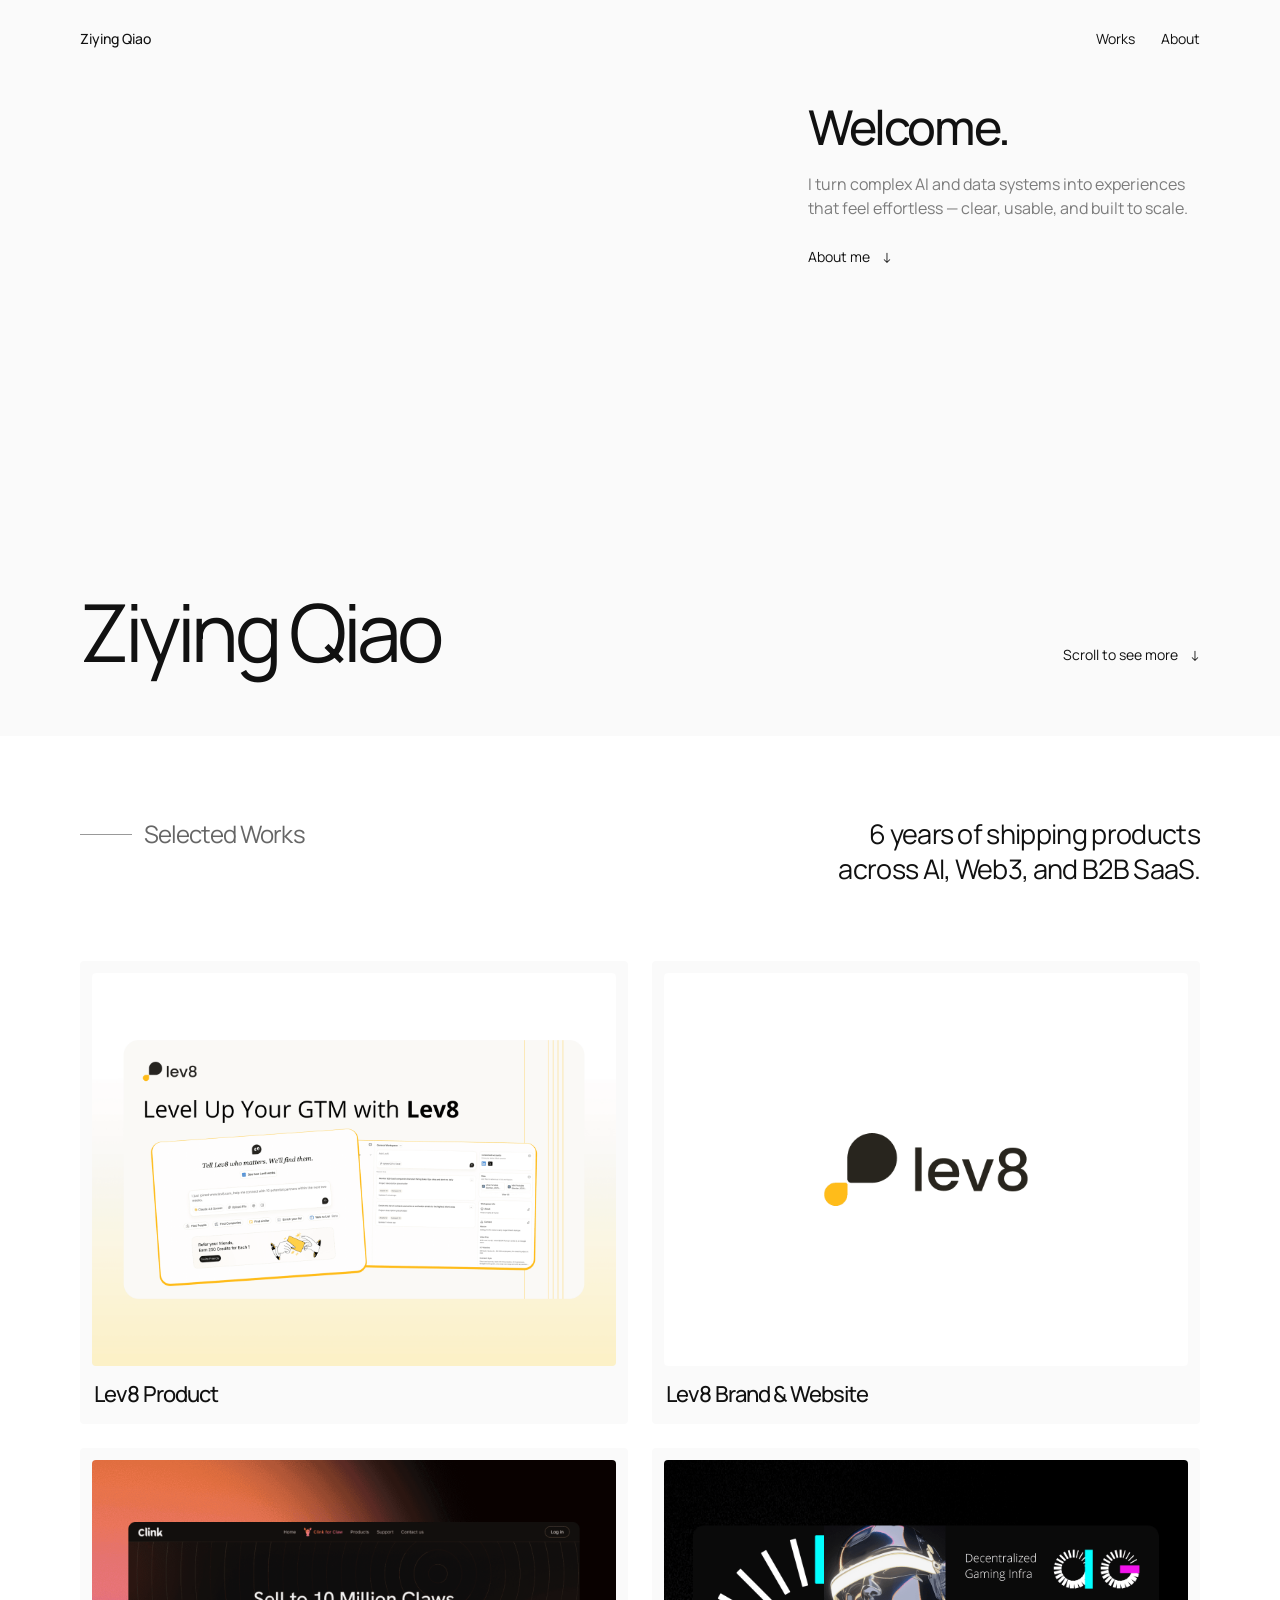
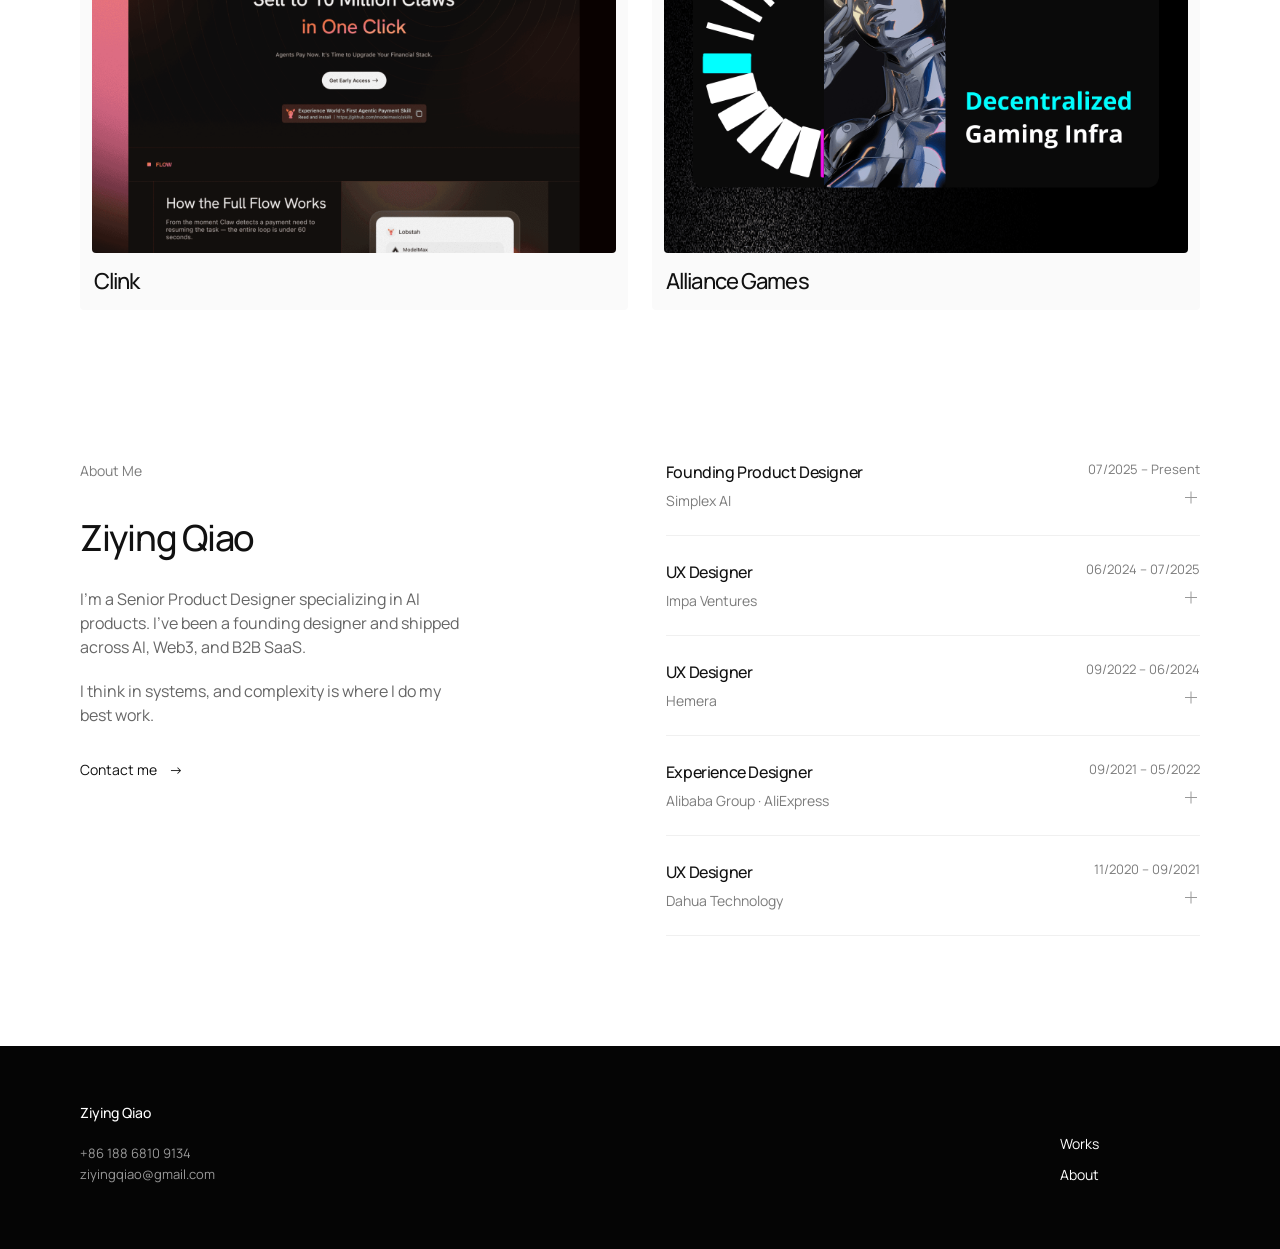
==== index.html @ 4a8611ab "Publish portfolio with Lev8 product and branding case studies" ====
<!doctype html><html lang="en"><head><meta charset="utf-8"><meta name="viewport" content="width=device-width,initial-scale=1"><title>Ziying Qiao — Product Designer</title><meta name="description" content="Ziying Qiao, a product designer working across AI, Web3, and B2B SaaS."><link rel="stylesheet" href="style.css"><link rel="icon" href="data:image/svg+xml,%3Csvg xmlns='http://www.w3.org/2000/svg' viewBox='0 0 32 32'%3E%3Crect width='32' height='32' rx='6'/%3E%3Ctext x='6' y='24' fill='%23efff80' font-family='Arial' font-size='24'%3Ez%3C/text%3E%3C/svg%3E"><script defer src="assets/vendor/gsap.min.js"></script><script defer src="assets/vendor/ScrollTrigger.min.js"></script><script defer src="motion.js"></script></head><body><a class="skip" href="#works">Skip to selected work</a><div class="hero-shell"><header class="container"><a class="name" href="./">Ziying Qiao</a><nav aria-label="Main navigation"><a href="#works">Works</a><a href="#about">About</a></nav></header><section class="hero container"><div class="welcome"><h1>Welcome.</h1><p>I turn complex AI and data systems into experiences that feel effortless — clear, usable, and built to scale.</p><a class="text-link contact-link downward-link" href="#about">About me <span>↓</span></a></div><div class="hero-bottom"><div class="hero-name">Ziying Qiao</div><a class="text-link contact-link downward-link" href="#works">Scroll to see more <span>↓</span></a></div></section></div><main><section class="works container" id="works"><div class="section-heading"><h2><span></span>Selected Works</h2><p>6 years of shipping products<br>across AI, Web3, and B2B SaaS.</p></div><div class="work-grid"><a class="work-card" href="lev8-product/"><div class="cover"><img src="assets/lev8-cover.png" alt="Lev8 AI-native GTM product interface" width="3072" height="2304"><span class="card-hover">Your First Agentic GTM Hire </span><span class="view-cursor" aria-hidden="true">View <span>↗</span></span></div><h3>Lev8 Product</h3></a><a class="work-card" href="lev8-branding/"><div class="cover"><img src="assets/branding-cover.png" alt="Lev8 brand identity" width="1920" height="1080"><span class="card-hover">Building an identity for an AI-native GTM platform. </span><span class="view-cursor" aria-hidden="true">View <span>↗</span></span></div><h3>Lev8 Brand &amp; Website</h3></a><a class="work-card" href="clink/"><div class="cover"><img src="assets/clink-cover.png" alt="Clink agentic payment website" width="1440" height="1080" loading="lazy"><span class="card-hover">Agentic Payment Solution </span><span class="view-cursor" aria-hidden="true">View <span>↗</span></span></div><h3>Clink</h3></a><a class="work-card" href="alliancegames/"><div class="cover"><img src="assets/alliance-cover.png" alt="Alliance Games decentralized gaming brand" width="1440" height="1080" loading="lazy"><span class="card-hover">Brand Identity & Product System </span><span class="view-cursor" aria-hidden="true">View <span>↗</span></span></div><h3>Alliance Games</h3></a></div></section><section class="about container" id="about"><div class="about-intro"><h2 class="label-heading">About Me</h2><h3>Ziying Qiao</h3><p>I'm a Senior Product Designer specializing in AI products. I've been a founding designer and shipped across AI, Web3, and B2B SaaS.</p><p>I think in systems, and complexity is where I do my best work.</p><a class="text-link contact-link" href="mailto:ziyingqiao@gmail.com">Contact me <span aria-hidden="true">→</span></a></div><div class="experience"><details class="experience-item"><summary><div><h3>Founding Product Designer</h3><p>Simplex AI</p></div><time>07/2025 – Present</time><span class="experience-toggle" aria-hidden="true"></span></summary><p class="experience-description">As a core design member, I led the end-to-end product experience for Lev8, an AI GTM platform, from zero to one. I worked closely with founders, the product lead, and engineers to define MVP scope, shape product vision, and continuously iterate on a system built around conversational search, onboarding, campaign monitoring, and AI-generated email workflows.</p></details><details class="experience-item"><summary><div><h3>UX Designer</h3><p>Impa Ventures</p></div><time>06/2024 – 07/2025</time><span class="experience-toggle" aria-hidden="true"></span></summary><p class="experience-description">At this Crypto + AI investment fund, I served as the design lead across multiple portfolio companies, taking projects from zero to growth stage. My work spanned brand identity, product UI, and web design across Web3 gaming, AI marketing tools, and data research products — helping each company sharpen its market presence and product expression.</p></details><details class="experience-item"><summary><div><h3>UX Designer</h3><p>Hemera</p></div><time>09/2022 – 06/2024</time><span class="experience-toggle" aria-hidden="true"></span></summary><p class="experience-description">I contributed to UX and product design for a range of Web3 and AI products, building UI systems from scratch and designing for information aggregation, user growth, and CRM workflows. Key projects included SocialScan, a Web3 on-chain data platform, and w3w.ai, where I owned the website and core product flow design.</p></details><details class="experience-item"><summary><div><h3>Experience Designer</h3><p>Alibaba Group · AliExpress</p></div><time>09/2021 – 05/2022</time><span class="experience-toggle" aria-hidden="true"></span></summary><p class="experience-description">I designed interaction flows for AliExpress&#x27;s B2B merchant platform, supporting onboarding, operations, and permission management. A key focus was a European localization project where I redesigned the merchant registration and compliance process — work that shipped and meaningfully improved onboarding success rates across European markets.</p></details><details class="experience-item"><summary><div><h3>UX Designer</h3><p>Dahua Technology</p></div><time>11/2020 – 09/2021</time><span class="experience-toggle" aria-hidden="true"></span></summary><p class="experience-description">I worked on UX design for enterprise-grade video security and data analytics products, serving large-scale business clients. My work on COS Pro and the DMSS mobile app focused on improving usability for complex data scenarios — making device management and mobile information flows feel manageable for non-technical users.</p></details></div></section></main><footer><div class="container"><div class="footer-bottom"><div><a class="name" href="./">Ziying Qiao</a><address><a href="tel:+8618868109134">+86 188 6810 9134</a><a href="mailto:ziyingqiao@gmail.com">ziyingqiao@gmail.com</a></address></div><nav aria-label="Footer navigation"><a href="#works">Works</a><a href="#about">About</a></nav></div></div></footer></body></html>
---- style.css ----
@font-face{font-family:Manrope;src:url('assets/manrope-regular.ttf') format('truetype');font-weight:400;font-display:swap}@font-face{font-family:Manrope;src:url('assets/manrope-medium.ttf') format('truetype');font-weight:500;font-display:swap}
:root{--ink:#111;--muted:#7c7c7c;--line:#ededed;--paper:#fff;--lime:#efff80}*{box-sizing:border-box}html{scroll-behavior:smooth;scroll-padding-top:40px}body{margin:0;background:var(--paper);color:var(--ink);font-family:Manrope,Arial,sans-serif;font-size:16px;line-height:1.5}a{color:inherit;text-decoration:none}img{display:block;max-width:100%;height:auto}button{font:inherit}.container{width:calc(100% - 160px);max-width:1180px;margin-inline:auto}.hero-shell{background:#fafafa}header{height:76px;display:flex;align-items:center;justify-content:space-between;font-size:14px}.name{font-weight:500}nav{display:flex;gap:26px}nav a:hover,.text-link:hover{text-decoration:underline;text-underline-offset:5px}.hero{height:660px;position:relative;padding-top:24px;display:flex;flex-direction:column;justify-content:space-between;padding-bottom:64px}.welcome{width:35%;margin-left:auto}.welcome h1{font-family:Manrope,Arial,sans-serif;font-weight:500;font-size:48px;letter-spacing:-.05em;line-height:1.12;margin:0 0 18px}.welcome p{color:var(--muted);font-size:16px;line-height:1.5;margin:0 0 24px}.text-link{display:inline-flex;gap:12px;align-items:center;font-size:14px}.hero-bottom{display:flex;justify-content:space-between;align-items:end}.hero-name{font-family:Manrope,Arial,sans-serif;font-size:80px;letter-spacing:-.055em;line-height:1}.works{padding-top:80px}.section-heading{display:flex;justify-content:space-between;align-items:start;margin-bottom:75px}.section-heading h2{display:flex;align-items:center;gap:12px;font-size:24px;font-weight:400;color:#666;margin:0;letter-spacing:-.04em}.section-heading h2 span{width:52px;height:1px;background:#999}.section-heading>p{font-size:27px;font-family:Manrope,Arial,sans-serif;line-height:1.3;letter-spacing:-.025em;text-align:right;margin:0}.work-grid{display:grid;grid-template-columns:1fr 1fr;gap:24px}.work-card{display:block;background:#fafafa;border-radius:4px;padding:12px 12px 16px;overflow:hidden}.cover{position:relative;overflow:hidden;border-radius:4px;aspect-ratio:4/3;background:#f6f6f6}.cover>img{width:100%;height:100%;object-fit:cover;transition:transform .45s}.work-card h3{font-size:22px;line-height:1.2;letter-spacing:-.04em;font-weight:500;margin:15px 2px 0}.card-hover{position:absolute;inset:auto 0 0;background:#111e;color:#fff;padding:18px;display:flex;justify-content:space-between;gap:16px;font-size:14px;transform:translateY(100%);transition:transform .25s}.card-hover b{font-weight:400}.work-card:hover .card-hover,.work-card:focus-visible .card-hover{transform:translateY(0)}.work-card:hover img{transform:scale(1.025)}.about{display:grid;grid-template-columns:1fr 1.1fr;gap:100px;padding-top:150px;padding-bottom:110px}.label-heading{font-size:14px;color:var(--muted);font-weight:400;margin:0 0 30px}.about-intro h3{font-family:Manrope,Arial,sans-serif;font-size:36px;font-weight:500;letter-spacing:-.035em;margin:0 0 22px}.about-intro>p{max-width:390px;color:#666;margin:0 0 20px}.about-intro .text-link{margin-top:12px}.experience article{display:flex;justify-content:space-between;gap:15px;padding:24px 0;border-bottom:1px solid #f0f0f0}.experience article:first-child{padding-top:0}.experience h3{font-size:16px;font-weight:500;letter-spacing:-.025em;margin:0 0 6px}.experience p{font-size:14px;color:var(--muted);margin:0}.experience time{color:var(--muted);font-size:13px;white-space:nowrap}footer{background:#050505;color:#fff;padding:56px 0 64px}.footer-title{display:block;font-family:Manrope,Arial,sans-serif;color:var(--lime);font-size:clamp(50px,10.5vw,150px);letter-spacing:-.055em;line-height:1.1;white-space:nowrap}.footer-bottom{display:flex;justify-content:space-between;align-items:end;margin-top:100px;font-size:14px}.footer-bottom nav{flex-direction:column;gap:10px;min-width:140px}address{font-style:normal;display:flex;flex-direction:column;color:#999;font-size:13px;line-height:1.6;margin-top:20px}a:focus-visible,button:focus-visible{outline:2px solid #006fee;outline-offset:5px}.skip{position:absolute;top:-80px;background:#fff;padding:12px;z-index:20}.skip:focus{top:0}.project-header{display:grid;grid-template-columns:1fr 180px;gap:100px;margin:40px 0 48px}.project-header h1{font-family:Manrope,Arial,sans-serif;font-size:52px;font-weight:500;letter-spacing:-.05em;line-height:1.1;margin:0 0 24px}.project-header .intro{max-width:580px;color:#737373;font-size:16px}.project-meta{margin:0}.project-meta dt{text-transform:uppercase;font-size:11px;color:#888;margin-top:12px}.project-meta dd{font-size:13px;margin:4px 0 0}.date{font-size:12px;color:#888;display:inline-block;margin-top:12px}.project-hero{width:100%;border-radius:5px}.case-section{margin-top:90px}.case-copy{max-width:780px;margin-left:auto}.case-copy .section-label{font-size:13px;color:#888;margin-bottom:24px}.case-copy h2{font-family:Manrope,Arial,sans-serif;font-size:30px;letter-spacing:-.035em;font-weight:500;line-height:1.25;margin:0 0 22px}.case-copy p{font-size:16px;line-height:1.65;color:#666;margin:0 0 18px}.case-image{margin:42px 0 0}.case-image button{padding:0;border:0;background:transparent;display:block;width:100%;cursor:zoom-in}.case-image img{width:100%;border:1px solid var(--line);border-radius:6px}.case-image figcaption{font-size:13px;line-height:1.6;color:#888;margin:14px 0 0;max-width:780px;margin-left:auto}.flow{font-size:21px!important;color:#28251e!important;margin:30px 0!important}.project-note{color:#888;font-size:12px;max-width:780px;margin:32px 0 0 auto}.next-work{display:grid;grid-template-columns:1fr 1.25fr;gap:40px;align-items:center;border-top:1px solid var(--line);padding:50px 0 70px;margin-top:80px}.next-work img{border-radius:5px;width:100%;aspect-ratio:4/3;object-fit:cover}.next-work span{font-size:11px;color:#888}.next-work h2{font-family:Manrope,Arial,sans-serif;font-size:36px;font-weight:500;letter-spacing:-.04em;margin:12px 0}.next-work p{color:#777;max-width:450px;font-size:14px}.in-progress{padding:70px 0 100px}.in-progress h2{font-family:Manrope,Arial,sans-serif;font-size:36px;font-weight:500}.in-progress>img{width:100%;margin-top:35px}.in-progress p{max-width:680px;color:#777}dialog{border:0;border-radius:8px;padding:20px;width:min(1440px,96vw);max-height:94vh}dialog::backdrop{background:#000c}dialog form{position:sticky;top:0;text-align:right}dialog button{background:#28251e;color:#fff;padding:10px 20px;border:0;border-radius:25px;cursor:pointer}dialog img{margin-top:15px;width:100%}
@media(min-width:1600px){.hero{height:720px}}@media(max-width:1100px){.container{width:calc(100% - 80px)}.hero{height:580px}.welcome{width:40%}.hero-name{font-size:68px}.about{gap:60px}.section-heading>p{font-size:24px}.project-header{gap:50px}.case-copy,.case-image figcaption,.project-note{max-width:70%}}
@media(max-width:700px){.container{width:calc(100% - 40px)}header{height:70px;font-size:13px}nav{gap:20px}.hero{height:580px;padding-top:35px;padding-bottom:36px}.welcome{width:100%;max-width:350px;margin-left:0}.welcome h1{font-size:40px}.welcome p{font-size:16px}.hero-name{font-size:54px}.hero-bottom{display:block}.hero-bottom>.text-link{margin-top:26px;font-size:12px}.works{padding-top:50px}.section-heading{display:block;margin-bottom:34px}.section-heading h2{font-size:20px}.section-heading h2 span{width:32px}.section-heading>p{font-size:23px;text-align:left;margin-top:22px}.work-grid{grid-template-columns:1fr;gap:22px}.work-card{padding:8px 8px 14px}.work-card h3{font-size:20px}.about{display:block;padding:75px 0}.about-intro{margin-bottom:50px}.experience time{font-size:12px}.experience h3{font-size:14px}.experience p{font-size:13px}.experience article{padding:22px 0;gap:8px}footer{padding:40px 0}.footer-title{font-size:11.9vw}.footer-bottom{margin-top:65px}.footer-bottom nav{min-width:50px;font-size:13px}.project-header{display:block;margin:32px 0}.project-header h1{font-size:39px}.project-header .intro{font-size:16px}.project-meta{display:grid;grid-template-columns:1fr 1fr;gap:12px;margin-top:30px}.case-section{margin-top:55px}.case-copy,.case-image figcaption,.project-note{max-width:100%}.case-copy h2{font-size:27px}.case-copy p{font-size:16px}.case-image{margin-top:25px}.next-work{gap:20px;grid-template-columns:1fr 1fr;padding:35px 0 45px;margin-top:50px}.next-work h2{font-size:25px}.next-work p{display:none}.in-progress{padding:35px 0 60px}.in-progress h2{font-size:30px}}
@media(prefers-reduced-motion:reduce){html{scroll-behavior:auto}*{transition:none!important}}

.experience-item{border-bottom:1px solid #f0f0f0;padding:24px 0}.experience-item:first-child{padding-top:0}.experience-item summary{display:grid;grid-template-columns:minmax(0,1fr) auto;column-gap:15px;position:relative;cursor:pointer;list-style:none;padding-right:0}.experience-item summary::-webkit-details-marker{display:none}.experience-item summary>div{grid-column:1;grid-row:1/3}.experience-item summary time{grid-column:2;grid-row:1}.experience-toggle{grid-column:2;grid-row:2;justify-self:end;width:18px;height:18px;position:relative;margin-top:6px;color:#999}.experience-toggle::before,.experience-toggle::after{content:"";position:absolute;left:3px;top:8px;width:12px;height:1px;background:currentColor}.experience-toggle::after{transform:rotate(90deg)}.experience-item[open] .experience-toggle{transform:rotate(45deg)}.experience-item summary:hover h3{color:#666}.experience-item summary:focus-visible{outline:2px solid #006fee;outline-offset:6px;border-radius:2px}.experience .experience-description{font-size:15px;line-height:1.65;margin:22px 0 0;color:#777}@media(max-width:700px){.experience-item{padding:22px 0}.experience-item summary{column-gap:8px}.experience .experience-description{font-size:15px;margin-top:18px}}

.gsap-hover .cover>img,.gsap-hover .card-hover{transition:none}.gsap-hover:hover img{transform:none}.gsap-hover .card-hover,.gsap-hover:hover .card-hover,.gsap-hover:focus-visible .card-hover{transform:none}@media(prefers-reduced-motion:reduce){.work-card:hover img{transform:none}}

/* Project hover: centered caption, soft image treatment, independent pointer badge. */
.cover{isolation:isolate}.cover::after{content:"";position:absolute;inset:0;background:rgba(15,15,12,.52);opacity:0;transition:opacity .35s ease;pointer-events:none;z-index:1}
.work-card .cover>img{transition:transform .65s cubic-bezier(.22,1,.36,1),filter .35s ease}
.work-card .card-hover{inset:0;display:flex;align-items:center;justify-content:center;text-align:center;padding:28px 36px;background:none;color:#fff;font-size:clamp(18px,2vw,26px);font-weight:500;line-height:1.35;letter-spacing:-.035em;opacity:0;transform:translateY(10px);transition:opacity .3s ease,transform .4s cubic-bezier(.22,1,.36,1);z-index:2;pointer-events:none}
.view-cursor{display:none;position:absolute;right:20px;bottom:20px;width:78px;height:78px;align-items:center;justify-content:center;gap:4px;border-radius:50%;background:#080808;color:white;font-size:17px;letter-spacing:-.04em;z-index:3;pointer-events:none}.view-cursor>span{font-size:14px}
.work-card:focus-visible .cover::after{opacity:1}.work-card:focus-visible .card-hover{opacity:1;transform:translateY(0)}.work-card:focus-visible .view-cursor{display:flex}
@media(hover:hover) and (pointer:fine){.work-card:hover .cover::after{opacity:1}.work-card:hover .cover>img,.work-card:focus-visible .cover>img{transform:scale(1.035);filter:blur(3px)}.work-card:hover .card-hover{opacity:1;transform:translateY(0)}.work-card:hover .view-cursor{display:flex}.cursor-enabled .view-cursor{display:flex;left:0;top:0;right:auto;bottom:auto}.cursor-enabled:focus-visible:not(:hover) .view-cursor{display:none}}
.contact-link{position:relative;padding-bottom:7px;transition:color .22s ease}.contact-link::after{content:"";position:absolute;bottom:0;left:0;width:100%;height:1px;background:currentColor;transform:scaleX(0);transform-origin:left;transition:transform .3s cubic-bezier(.22,1,.36,1)}.contact-link span{display:inline-block;transition:transform .3s cubic-bezier(.22,1,.36,1)}.contact-link:hover,.contact-link:focus-visible{color:#d99300;text-decoration:none}.contact-link:hover::after,.contact-link:focus-visible::after{transform:scaleX(1)}.contact-link:hover span,.contact-link:focus-visible span{transform:translateX(5px)}
@media(prefers-reduced-motion:reduce){.work-card:hover .cover>img,.work-card:focus-visible .cover>img{transform:none;filter:none}.contact-link:hover span{transform:none}}

.downward-link:hover span,.downward-link:focus-visible span{transform:translateY(4px)}@media(prefers-reduced-motion:reduce){.downward-link:hover span,.downward-link:focus-visible span{transform:none}}

footer .footer-bottom{margin-top:0}
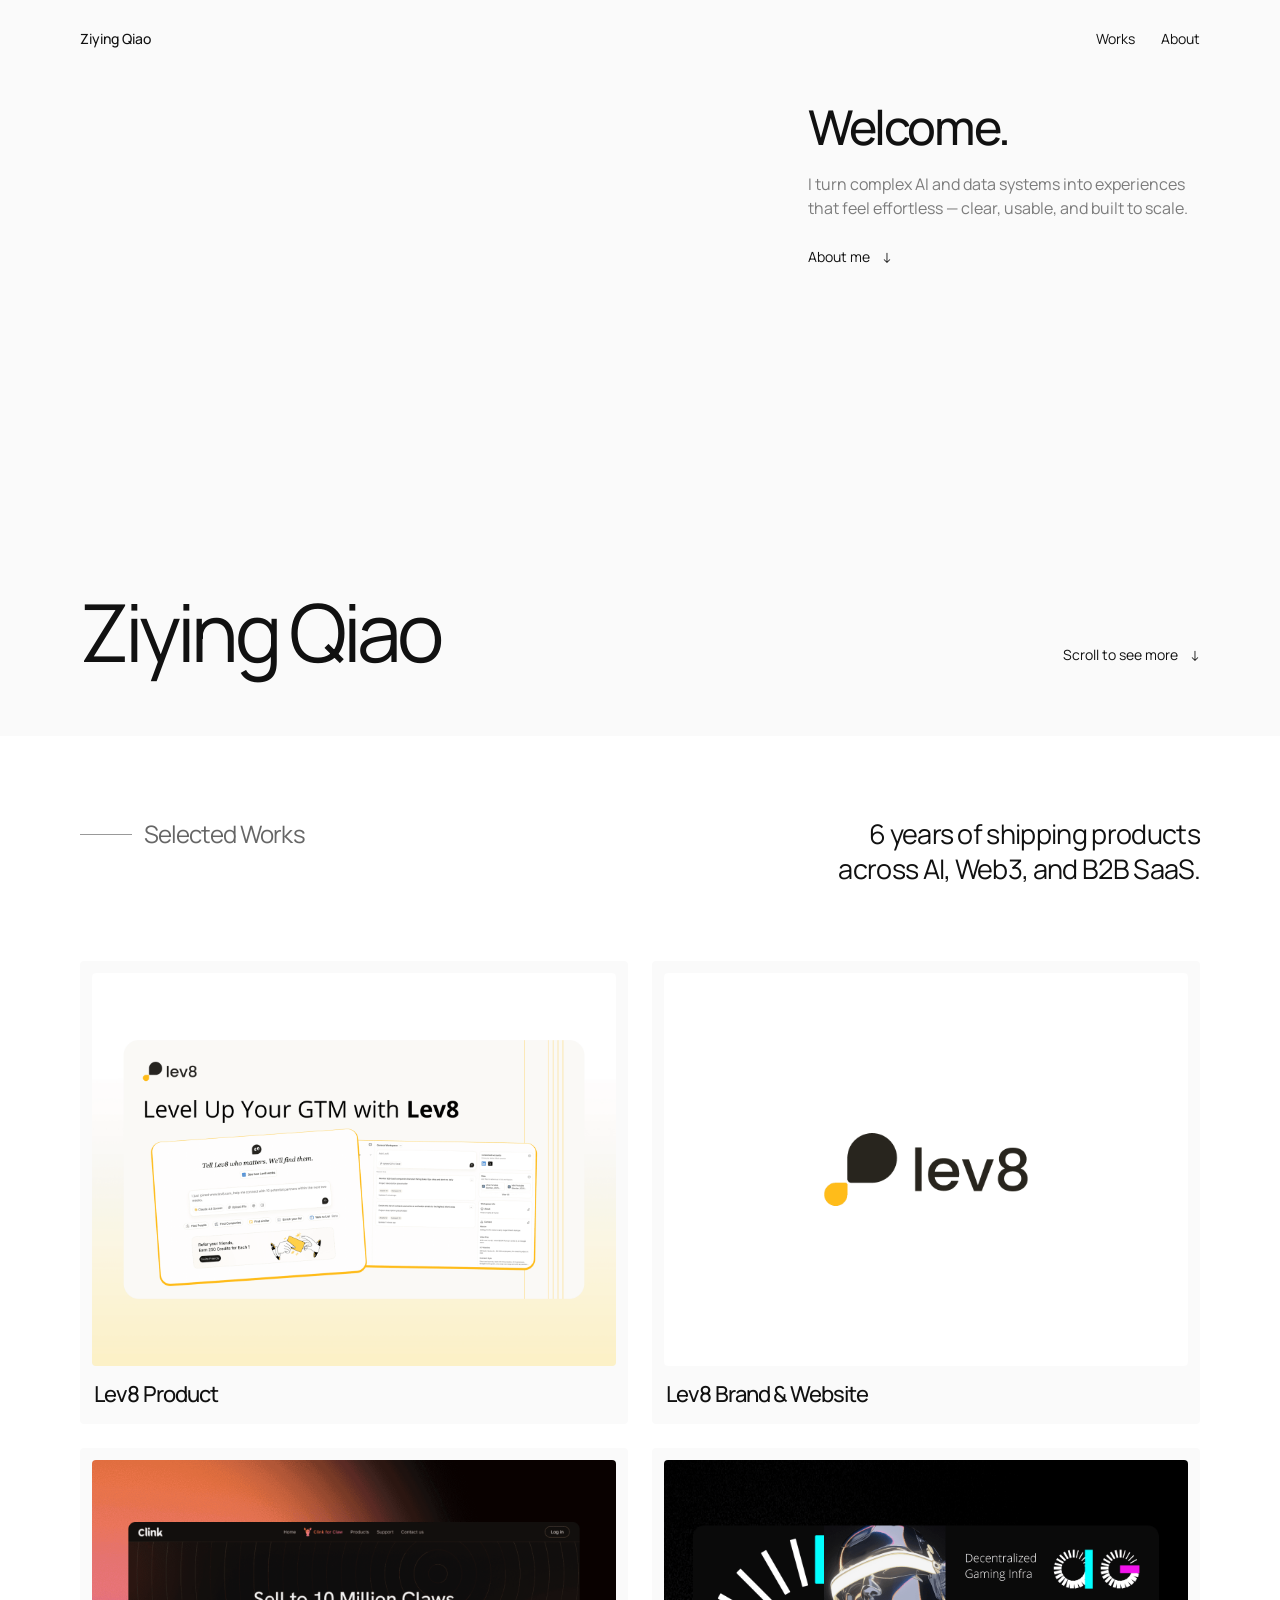
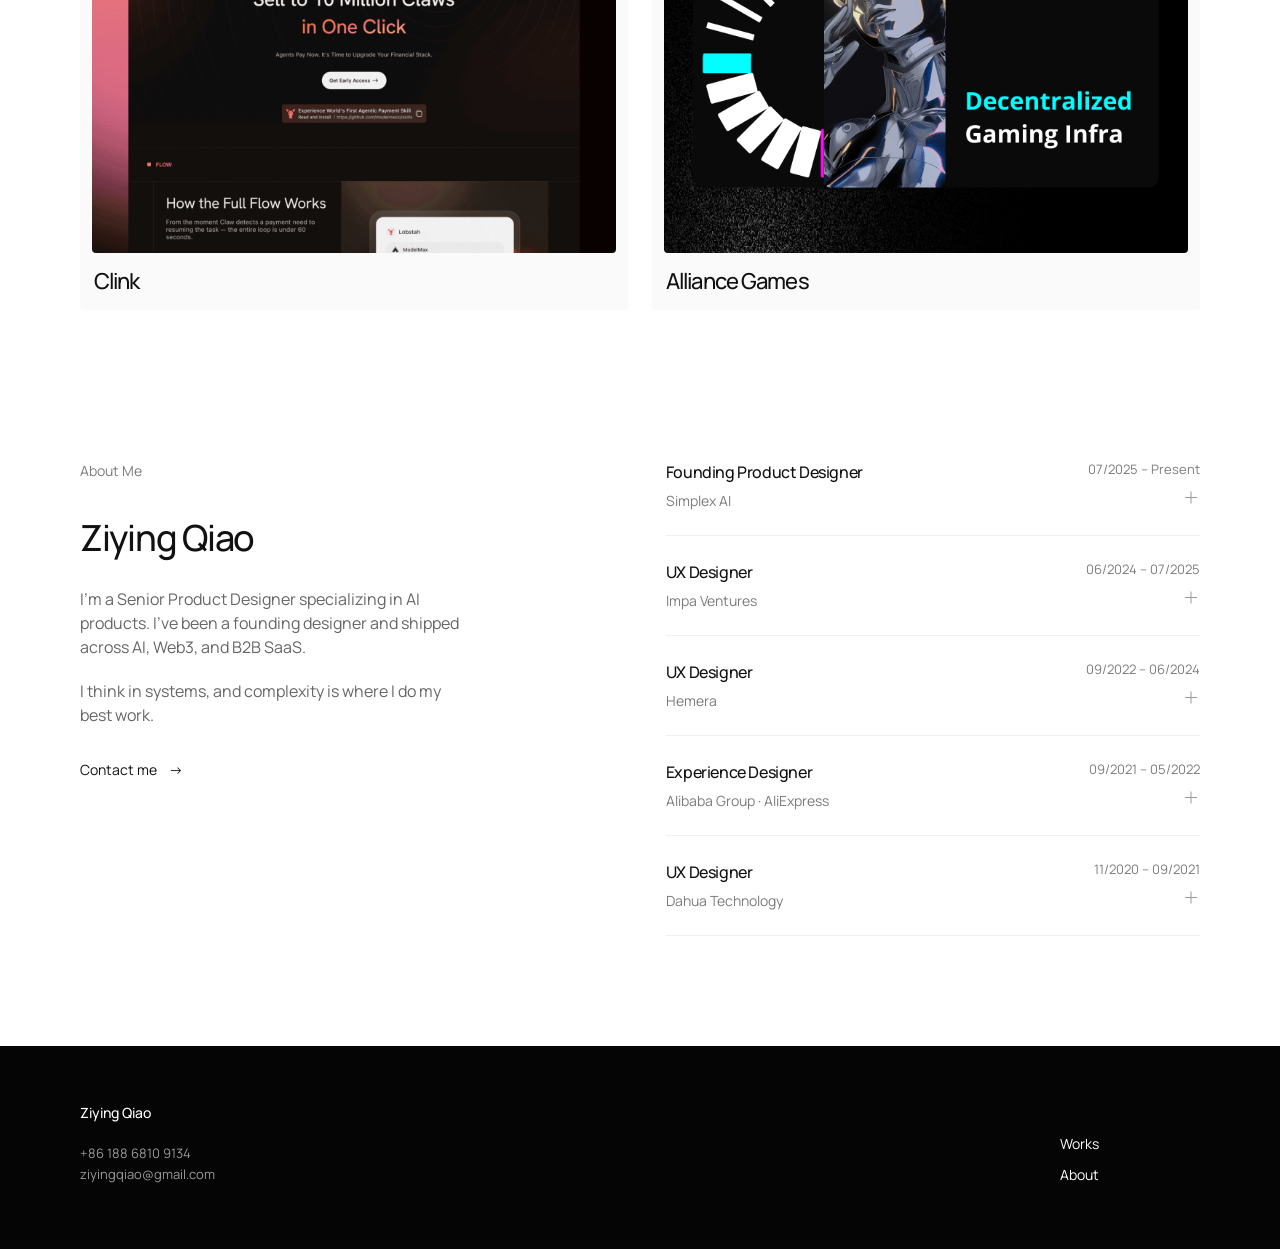
==== commit 38acb12f: "Use personal favicon across portfolio pages" ====
--- a/index.html
+++ b/index.html
@@ -1 +1 @@
-<!doctype html><html lang="en"><head><meta charset="utf-8"><meta name="viewport" content="width=device-width,initial-scale=1"><title>Ziying Qiao — Product Designer</title><meta name="description" content="Ziying Qiao, a product designer working across AI, Web3, and B2B SaaS."><link rel="stylesheet" href="style.css"><link rel="icon" href="data:image/svg+xml,%3Csvg xmlns='http://www.w3.org/2000/svg' viewBox='0 0 32 32'%3E%3Crect width='32' height='32' rx='6'/%3E%3Ctext x='6' y='24' fill='%23efff80' font-family='Arial' font-size='24'%3Ez%3C/text%3E%3C/svg%3E"><script defer src="assets/vendor/gsap.min.js"></script><script defer src="assets/vendor/ScrollTrigger.min.js"></script><script defer src="motion.js"></script></head><body><a class="skip" href="#works">Skip to selected work</a><div class="hero-shell"><header class="container"><a class="name" href="./">Ziying Qiao</a><nav aria-label="Main navigation"><a href="#works">Works</a><a href="#about">About</a></nav></header><section class="hero container"><div class="welcome"><h1>Welcome.</h1><p>I turn complex AI and data systems into experiences that feel effortless — clear, usable, and built to scale.</p><a class="text-link contact-link downward-link" href="#about">About me <span>↓</span></a></div><div class="hero-bottom"><div class="hero-name">Ziying Qiao</div><a class="text-link contact-link downward-link" href="#works">Scroll to see more <span>↓</span></a></div></section></div><main><section class="works container" id="works"><div class="section-heading"><h2><span></span>Selected Works</h2><p>6 years of shipping products<br>across AI, Web3, and B2B SaaS.</p></div><div class="work-grid"><a class="work-card" href="lev8-product/"><div class="cover"><img src="assets/lev8-cover.png" alt="Lev8 AI-native GTM product interface" width="3072" height="2304"><span class="card-hover">Your First Agentic GTM Hire </span><span class="view-cursor" aria-hidden="true">View <span>↗</span></span></div><h3>Lev8 Product</h3></a><a class="work-card" href="lev8-branding/"><div class="cover"><img src="assets/branding-cover.png" alt="Lev8 brand identity" width="1920" height="1080"><span class="card-hover">Building an identity for an AI-native GTM platform. </span><span class="view-cursor" aria-hidden="true">View <span>↗</span></span></div><h3>Lev8 Brand &amp; Website</h3></a><a class="work-card" href="clink/"><div class="cover"><img src="assets/clink-cover.png" alt="Clink agentic payment website" width="1440" height="1080" loading="lazy"><span class="card-hover">Agentic Payment Solution </span><span class="view-cursor" aria-hidden="true">View <span>↗</span></span></div><h3>Clink</h3></a><a class="work-card" href="alliancegames/"><div class="cover"><img src="assets/alliance-cover.png" alt="Alliance Games decentralized gaming brand" width="1440" height="1080" loading="lazy"><span class="card-hover">Brand Identity & Product System </span><span class="view-cursor" aria-hidden="true">View <span>↗</span></span></div><h3>Alliance Games</h3></a></div></section><section class="about container" id="about"><div class="about-intro"><h2 class="label-heading">About Me</h2><h3>Ziying Qiao</h3><p>I'm a Senior Product Designer specializing in AI products. I've been a founding designer and shipped across AI, Web3, and B2B SaaS.</p><p>I think in systems, and complexity is where I do my best work.</p><a class="text-link contact-link" href="mailto:ziyingqiao@gmail.com">Contact me <span aria-hidden="true">→</span></a></div><div class="experience"><details class="experience-item"><summary><div><h3>Founding Product Designer</h3><p>Simplex AI</p></div><time>07/2025 – Present</time><span class="experience-toggle" aria-hidden="true"></span></summary><p class="experience-description">As a core design member, I led the end-to-end product experience for Lev8, an AI GTM platform, from zero to one. I worked closely with founders, the product lead, and engineers to define MVP scope, shape product vision, and continuously iterate on a system built around conversational search, onboarding, campaign monitoring, and AI-generated email workflows.</p></details><details class="experience-item"><summary><div><h3>UX Designer</h3><p>Impa Ventures</p></div><time>06/2024 – 07/2025</time><span class="experience-toggle" aria-hidden="true"></span></summary><p class="experience-description">At this Crypto + AI investment fund, I served as the design lead across multiple portfolio companies, taking projects from zero to growth stage. My work spanned brand identity, product UI, and web design across Web3 gaming, AI marketing tools, and data research products — helping each company sharpen its market presence and product expression.</p></details><details class="experience-item"><summary><div><h3>UX Designer</h3><p>Hemera</p></div><time>09/2022 – 06/2024</time><span class="experience-toggle" aria-hidden="true"></span></summary><p class="experience-description">I contributed to UX and product design for a range of Web3 and AI products, building UI systems from scratch and designing for information aggregation, user growth, and CRM workflows. Key projects included SocialScan, a Web3 on-chain data platform, and w3w.ai, where I owned the website and core product flow design.</p></details><details class="experience-item"><summary><div><h3>Experience Designer</h3><p>Alibaba Group · AliExpress</p></div><time>09/2021 – 05/2022</time><span class="experience-toggle" aria-hidden="true"></span></summary><p class="experience-description">I designed interaction flows for AliExpress&#x27;s B2B merchant platform, supporting onboarding, operations, and permission management. A key focus was a European localization project where I redesigned the merchant registration and compliance process — work that shipped and meaningfully improved onboarding success rates across European markets.</p></details><details class="experience-item"><summary><div><h3>UX Designer</h3><p>Dahua Technology</p></div><time>11/2020 – 09/2021</time><span class="experience-toggle" aria-hidden="true"></span></summary><p class="experience-description">I worked on UX design for enterprise-grade video security and data analytics products, serving large-scale business clients. My work on COS Pro and the DMSS mobile app focused on improving usability for complex data scenarios — making device management and mobile information flows feel manageable for non-technical users.</p></details></div></section></main><footer><div class="container"><div class="footer-bottom"><div><a class="name" href="./">Ziying Qiao</a><address><a href="tel:+8618868109134">+86 188 6810 9134</a><a href="mailto:ziyingqiao@gmail.com">ziyingqiao@gmail.com</a></address></div><nav aria-label="Footer navigation"><a href="#works">Works</a><a href="#about">About</a></nav></div></div></footer></body></html>
+<!doctype html><html lang="en"><head><meta charset="utf-8"><meta name="viewport" content="width=device-width,initial-scale=1"><title>Ziying Qiao — Product Designer</title><meta name="description" content="Ziying Qiao, a product designer working across AI, Web3, and B2B SaaS."><link rel="stylesheet" href="style.css"><script defer src="assets/vendor/gsap.min.js"></script><script defer src="assets/vendor/ScrollTrigger.min.js"></script><script defer src="motion.js"></script><link rel="icon" type="image/png" href="assets/ziying-favicon.png"></head><body><a class="skip" href="#works">Skip to selected work</a><div class="hero-shell"><header class="container"><a class="name" href="./">Ziying Qiao</a><nav aria-label="Main navigation"><a href="#works">Works</a><a href="#about">About</a></nav></header><section class="hero container"><div class="welcome"><h1>Welcome.</h1><p>I turn complex AI and data systems into experiences that feel effortless — clear, usable, and built to scale.</p><a class="text-link contact-link downward-link" href="#about">About me <span>↓</span></a></div><div class="hero-bottom"><div class="hero-name">Ziying Qiao</div><a class="text-link contact-link downward-link" href="#works">Scroll to see more <span>↓</span></a></div></section></div><main><section class="works container" id="works"><div class="section-heading"><h2><span></span>Selected Works</h2><p>6 years of shipping products<br>across AI, Web3, and B2B SaaS.</p></div><div class="work-grid"><a class="work-card" href="lev8-product/"><div class="cover"><img src="assets/lev8-cover.png" alt="Lev8 AI-native GTM product interface" width="3072" height="2304"><span class="card-hover">Your First Agentic GTM Hire </span><span class="view-cursor" aria-hidden="true">View <span>↗</span></span></div><h3>Lev8 Product</h3></a><a class="work-card" href="lev8-branding/"><div class="cover"><img src="assets/branding-cover.png" alt="Lev8 brand identity" width="1920" height="1080"><span class="card-hover">Building an identity for an AI-native GTM platform. </span><span class="view-cursor" aria-hidden="true">View <span>↗</span></span></div><h3>Lev8 Brand &amp; Website</h3></a><a class="work-card" href="clink/"><div class="cover"><img src="assets/clink-cover.png" alt="Clink agentic payment website" width="1440" height="1080" loading="lazy"><span class="card-hover">Agentic Payment Solution </span><span class="view-cursor" aria-hidden="true">View <span>↗</span></span></div><h3>Clink</h3></a><a class="work-card" href="alliancegames/"><div class="cover"><img src="assets/alliance-cover.png" alt="Alliance Games decentralized gaming brand" width="1440" height="1080" loading="lazy"><span class="card-hover">Brand Identity & Product System </span><span class="view-cursor" aria-hidden="true">View <span>↗</span></span></div><h3>Alliance Games</h3></a></div></section><section class="about container" id="about"><div class="about-intro"><h2 class="label-heading">About Me</h2><h3>Ziying Qiao</h3><p>I'm a Senior Product Designer specializing in AI products. I've been a founding designer and shipped across AI, Web3, and B2B SaaS.</p><p>I think in systems, and complexity is where I do my best work.</p><a class="text-link contact-link" href="mailto:ziyingqiao@gmail.com">Contact me <span aria-hidden="true">→</span></a></div><div class="experience"><details class="experience-item"><summary><div><h3>Founding Product Designer</h3><p>Simplex AI</p></div><time>07/2025 – Present</time><span class="experience-toggle" aria-hidden="true"></span></summary><p class="experience-description">As a core design member, I led the end-to-end product experience for Lev8, an AI GTM platform, from zero to one. I worked closely with founders, the product lead, and engineers to define MVP scope, shape product vision, and continuously iterate on a system built around conversational search, onboarding, campaign monitoring, and AI-generated email workflows.</p></details><details class="experience-item"><summary><div><h3>UX Designer</h3><p>Impa Ventures</p></div><time>06/2024 – 07/2025</time><span class="experience-toggle" aria-hidden="true"></span></summary><p class="experience-description">At this Crypto + AI investment fund, I served as the design lead across multiple portfolio companies, taking projects from zero to growth stage. My work spanned brand identity, product UI, and web design across Web3 gaming, AI marketing tools, and data research products — helping each company sharpen its market presence and product expression.</p></details><details class="experience-item"><summary><div><h3>UX Designer</h3><p>Hemera</p></div><time>09/2022 – 06/2024</time><span class="experience-toggle" aria-hidden="true"></span></summary><p class="experience-description">I contributed to UX and product design for a range of Web3 and AI products, building UI systems from scratch and designing for information aggregation, user growth, and CRM workflows. Key projects included SocialScan, a Web3 on-chain data platform, and w3w.ai, where I owned the website and core product flow design.</p></details><details class="experience-item"><summary><div><h3>Experience Designer</h3><p>Alibaba Group · AliExpress</p></div><time>09/2021 – 05/2022</time><span class="experience-toggle" aria-hidden="true"></span></summary><p class="experience-description">I designed interaction flows for AliExpress&#x27;s B2B merchant platform, supporting onboarding, operations, and permission management. A key focus was a European localization project where I redesigned the merchant registration and compliance process — work that shipped and meaningfully improved onboarding success rates across European markets.</p></details><details class="experience-item"><summary><div><h3>UX Designer</h3><p>Dahua Technology</p></div><time>11/2020 – 09/2021</time><span class="experience-toggle" aria-hidden="true"></span></summary><p class="experience-description">I worked on UX design for enterprise-grade video security and data analytics products, serving large-scale business clients. My work on COS Pro and the DMSS mobile app focused on improving usability for complex data scenarios — making device management and mobile information flows feel manageable for non-technical users.</p></details></div></section></main><footer><div class="container"><div class="footer-bottom"><div><a class="name" href="./">Ziying Qiao</a><address><a href="tel:+8618868109134">+86 188 6810 9134</a><a href="mailto:ziyingqiao@gmail.com">ziyingqiao@gmail.com</a></address></div><nav aria-label="Footer navigation"><a href="#works">Works</a><a href="#about">About</a></nav></div></div></footer></body></html>
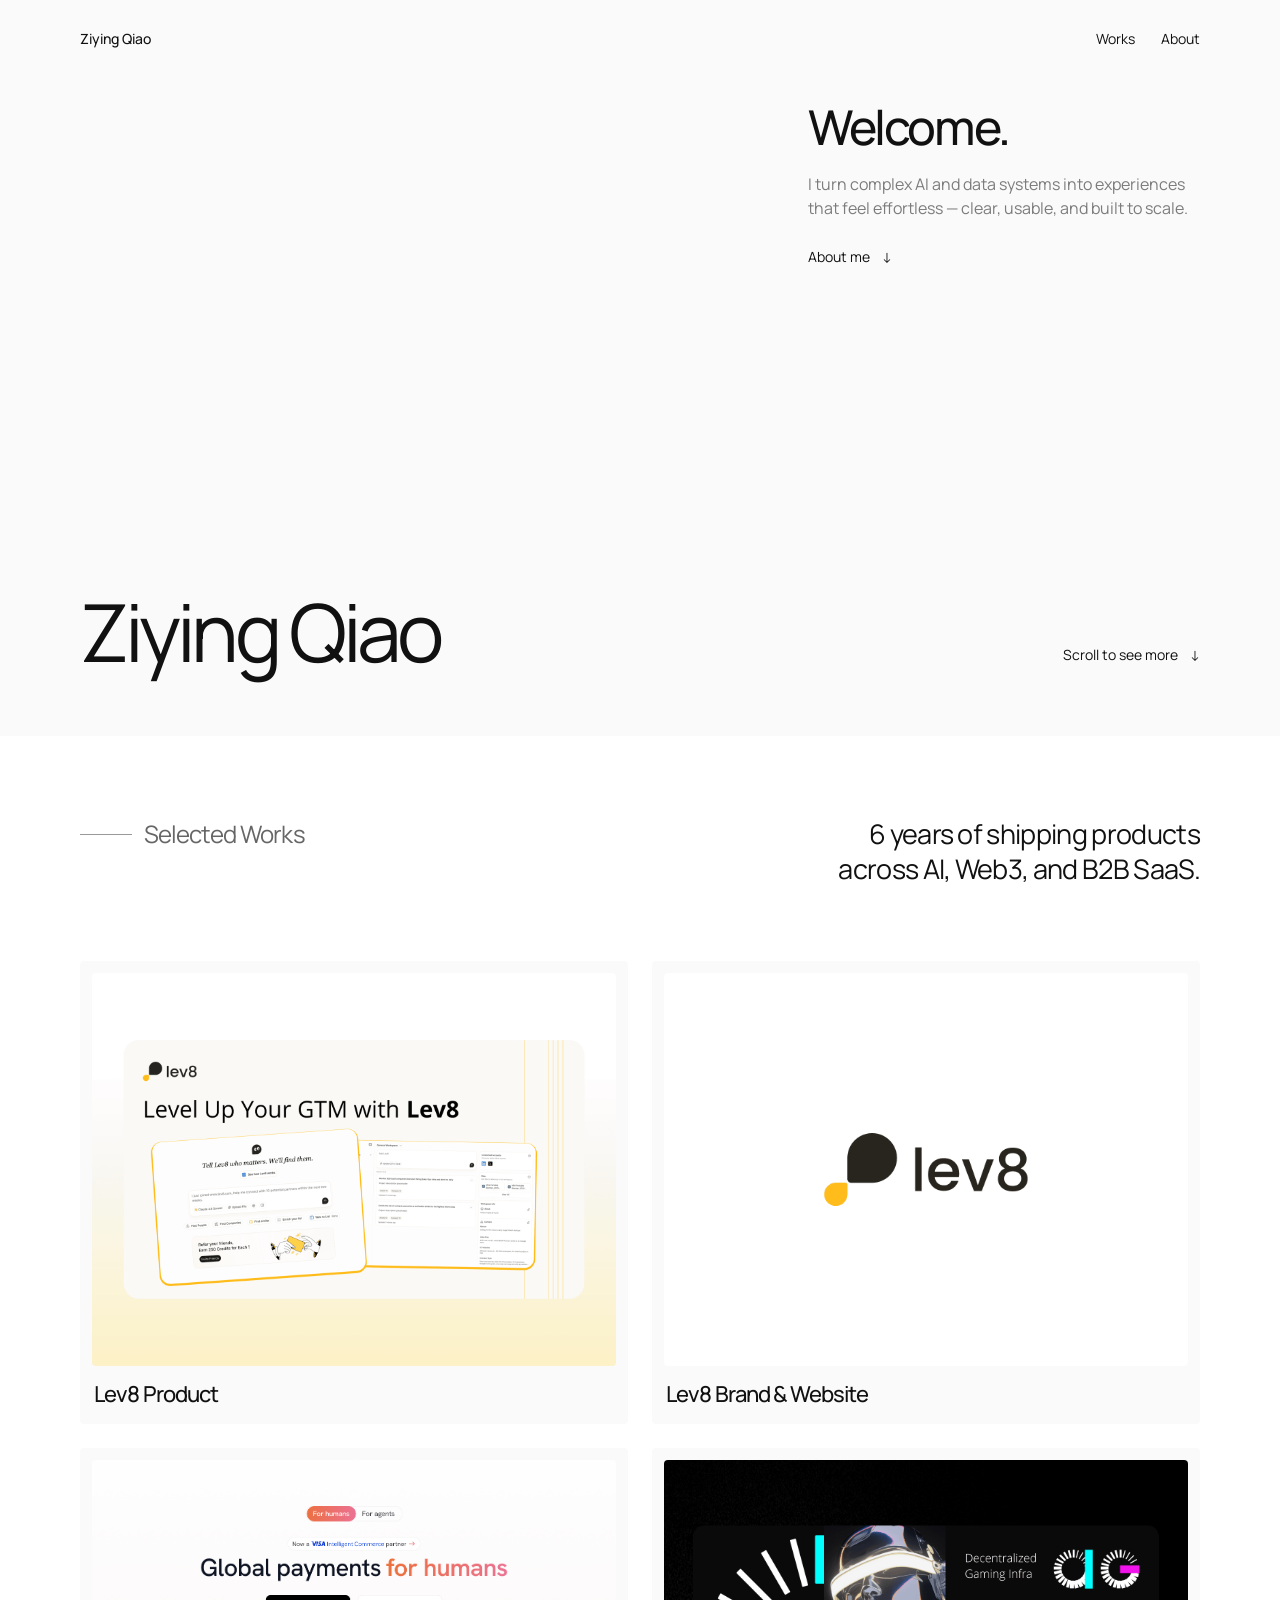
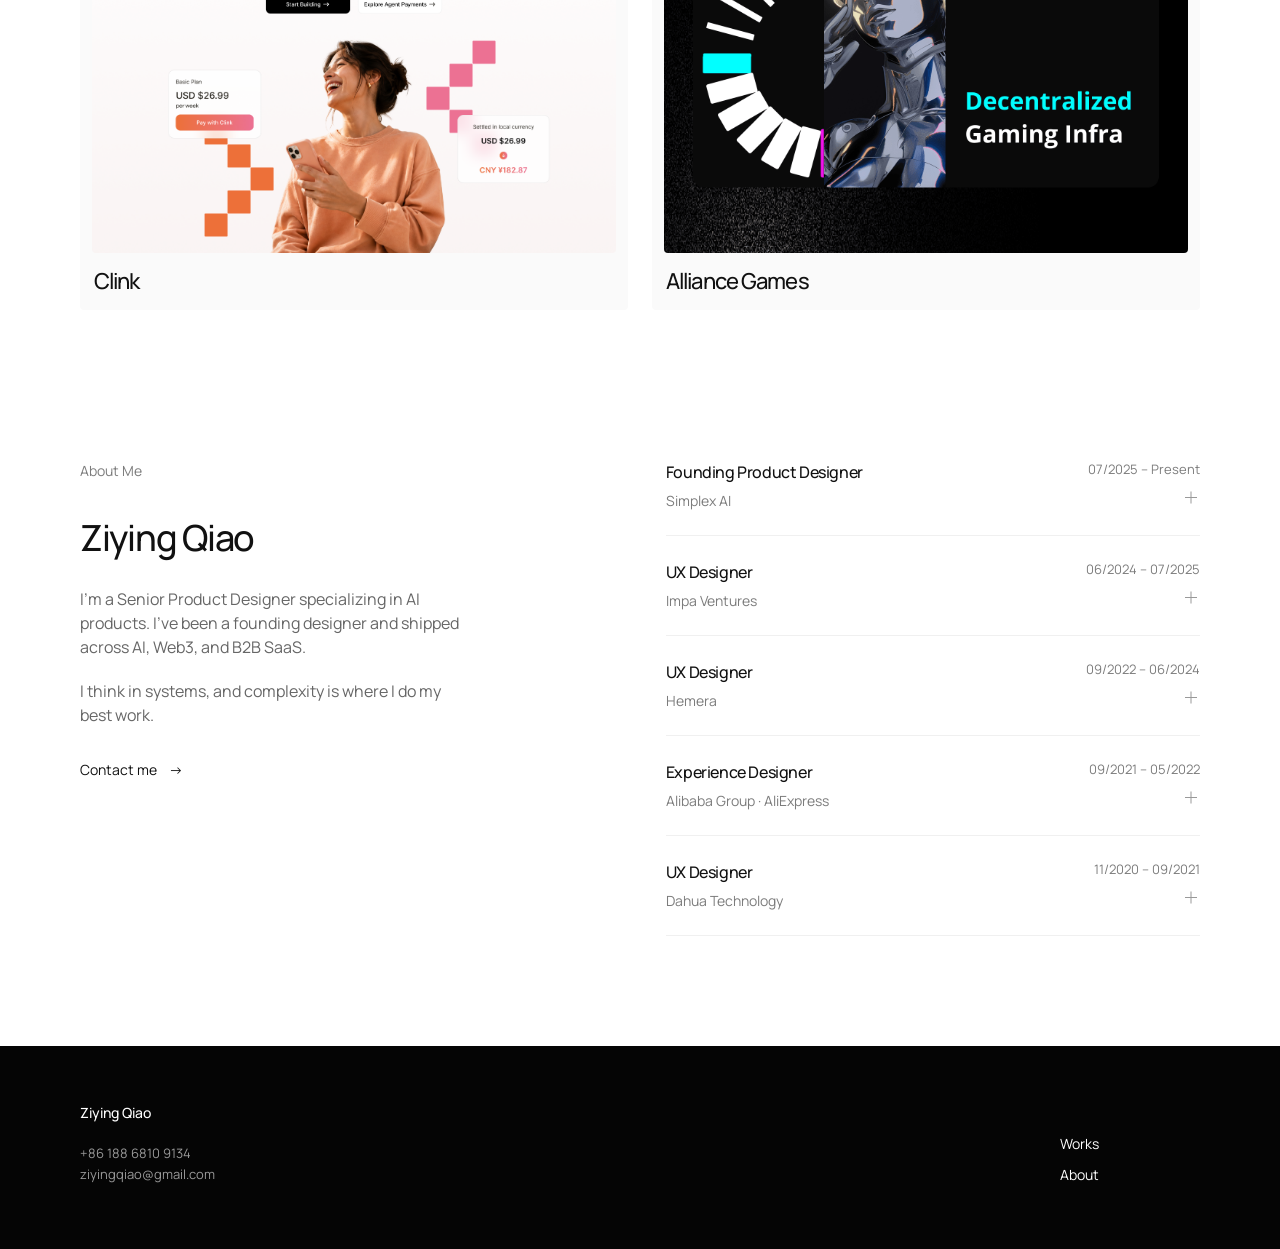
==== commit acb72834: "Publish Clink merchant portal case study with consistent portfolio layout" ====
--- a/index.html
+++ b/index.html
@@ -1 +1 @@
-<!doctype html><html lang="en"><head><meta charset="utf-8"><meta name="viewport" content="width=device-width,initial-scale=1"><title>Ziying Qiao — Product Designer</title><meta name="description" content="Ziying Qiao, a product designer working across AI, Web3, and B2B SaaS."><link rel="stylesheet" href="style.css"><script defer src="assets/vendor/gsap.min.js"></script><script defer src="assets/vendor/ScrollTrigger.min.js"></script><script defer src="motion.js"></script><link rel="icon" type="image/png" href="assets/ziying-favicon.png"></head><body><a class="skip" href="#works">Skip to selected work</a><div class="hero-shell"><header class="container"><a class="name" href="./">Ziying Qiao</a><nav aria-label="Main navigation"><a href="#works">Works</a><a href="#about">About</a></nav></header><section class="hero container"><div class="welcome"><h1>Welcome.</h1><p>I turn complex AI and data systems into experiences that feel effortless — clear, usable, and built to scale.</p><a class="text-link contact-link downward-link" href="#about">About me <span>↓</span></a></div><div class="hero-bottom"><div class="hero-name">Ziying Qiao</div><a class="text-link contact-link downward-link" href="#works">Scroll to see more <span>↓</span></a></div></section></div><main><section class="works container" id="works"><div class="section-heading"><h2><span></span>Selected Works</h2><p>6 years of shipping products<br>across AI, Web3, and B2B SaaS.</p></div><div class="work-grid"><a class="work-card" href="lev8-product/"><div class="cover"><img src="assets/lev8-cover.png" alt="Lev8 AI-native GTM product interface" width="3072" height="2304"><span class="card-hover">Your First Agentic GTM Hire </span><span class="view-cursor" aria-hidden="true">View <span>↗</span></span></div><h3>Lev8 Product</h3></a><a class="work-card" href="lev8-branding/"><div class="cover"><img src="assets/branding-cover.png" alt="Lev8 brand identity" width="1920" height="1080"><span class="card-hover">Building an identity for an AI-native GTM platform. </span><span class="view-cursor" aria-hidden="true">View <span>↗</span></span></div><h3>Lev8 Brand &amp; Website</h3></a><a class="work-card" href="clink/"><div class="cover"><img src="assets/clink-cover.png" alt="Clink agentic payment website" width="1440" height="1080" loading="lazy"><span class="card-hover">Agentic Payment Solution </span><span class="view-cursor" aria-hidden="true">View <span>↗</span></span></div><h3>Clink</h3></a><a class="work-card" href="alliancegames/"><div class="cover"><img src="assets/alliance-cover.png" alt="Alliance Games decentralized gaming brand" width="1440" height="1080" loading="lazy"><span class="card-hover">Brand Identity & Product System </span><span class="view-cursor" aria-hidden="true">View <span>↗</span></span></div><h3>Alliance Games</h3></a></div></section><section class="about container" id="about"><div class="about-intro"><h2 class="label-heading">About Me</h2><h3>Ziying Qiao</h3><p>I'm a Senior Product Designer specializing in AI products. I've been a founding designer and shipped across AI, Web3, and B2B SaaS.</p><p>I think in systems, and complexity is where I do my best work.</p><a class="text-link contact-link" href="mailto:ziyingqiao@gmail.com">Contact me <span aria-hidden="true">→</span></a></div><div class="experience"><details class="experience-item"><summary><div><h3>Founding Product Designer</h3><p>Simplex AI</p></div><time>07/2025 – Present</time><span class="experience-toggle" aria-hidden="true"></span></summary><p class="experience-description">As a core design member, I led the end-to-end product experience for Lev8, an AI GTM platform, from zero to one. I worked closely with founders, the product lead, and engineers to define MVP scope, shape product vision, and continuously iterate on a system built around conversational search, onboarding, campaign monitoring, and AI-generated email workflows.</p></details><details class="experience-item"><summary><div><h3>UX Designer</h3><p>Impa Ventures</p></div><time>06/2024 – 07/2025</time><span class="experience-toggle" aria-hidden="true"></span></summary><p class="experience-description">At this Crypto + AI investment fund, I served as the design lead across multiple portfolio companies, taking projects from zero to growth stage. My work spanned brand identity, product UI, and web design across Web3 gaming, AI marketing tools, and data research products — helping each company sharpen its market presence and product expression.</p></details><details class="experience-item"><summary><div><h3>UX Designer</h3><p>Hemera</p></div><time>09/2022 – 06/2024</time><span class="experience-toggle" aria-hidden="true"></span></summary><p class="experience-description">I contributed to UX and product design for a range of Web3 and AI products, building UI systems from scratch and designing for information aggregation, user growth, and CRM workflows. Key projects included SocialScan, a Web3 on-chain data platform, and w3w.ai, where I owned the website and core product flow design.</p></details><details class="experience-item"><summary><div><h3>Experience Designer</h3><p>Alibaba Group · AliExpress</p></div><time>09/2021 – 05/2022</time><span class="experience-toggle" aria-hidden="true"></span></summary><p class="experience-description">I designed interaction flows for AliExpress&#x27;s B2B merchant platform, supporting onboarding, operations, and permission management. A key focus was a European localization project where I redesigned the merchant registration and compliance process — work that shipped and meaningfully improved onboarding success rates across European markets.</p></details><details class="experience-item"><summary><div><h3>UX Designer</h3><p>Dahua Technology</p></div><time>11/2020 – 09/2021</time><span class="experience-toggle" aria-hidden="true"></span></summary><p class="experience-description">I worked on UX design for enterprise-grade video security and data analytics products, serving large-scale business clients. My work on COS Pro and the DMSS mobile app focused on improving usability for complex data scenarios — making device management and mobile information flows feel manageable for non-technical users.</p></details></div></section></main><footer><div class="container"><div class="footer-bottom"><div><a class="name" href="./">Ziying Qiao</a><address><a href="tel:+8618868109134">+86 188 6810 9134</a><a href="mailto:ziyingqiao@gmail.com">ziyingqiao@gmail.com</a></address></div><nav aria-label="Footer navigation"><a href="#works">Works</a><a href="#about">About</a></nav></div></div></footer></body></html>
+<!doctype html><html lang="en"><head><meta charset="utf-8"><meta name="viewport" content="width=device-width,initial-scale=1"><title>Ziying Qiao — Product Designer</title><meta name="description" content="Ziying Qiao, a product designer working across AI, Web3, and B2B SaaS."><link rel="stylesheet" href="style.css"><script defer src="assets/vendor/gsap.min.js"></script><script defer src="assets/vendor/ScrollTrigger.min.js"></script><script defer src="motion.js"></script><link rel="icon" type="image/png" href="assets/ziying-favicon.png"></head><body><a class="skip" href="#works">Skip to selected work</a><div class="hero-shell"><header class="container"><a class="name" href="./">Ziying Qiao</a><nav aria-label="Main navigation"><a href="#works">Works</a><a href="#about">About</a></nav></header><section class="hero container"><div class="welcome"><h1>Welcome.</h1><p>I turn complex AI and data systems into experiences that feel effortless — clear, usable, and built to scale.</p><a class="text-link contact-link downward-link" href="#about">About me <span>↓</span></a></div><div class="hero-bottom"><div class="hero-name">Ziying Qiao</div><a class="text-link contact-link downward-link" href="#works">Scroll to see more <span>↓</span></a></div></section></div><main><section class="works container" id="works"><div class="section-heading"><h2><span></span>Selected Works</h2><p>6 years of shipping products<br>across AI, Web3, and B2B SaaS.</p></div><div class="work-grid"><a class="work-card" href="lev8-product/"><div class="cover"><img src="assets/lev8-cover.png" alt="Lev8 AI-native GTM product interface" width="3072" height="2304"><span class="card-hover">Your First Agentic GTM Hire </span><span class="view-cursor" aria-hidden="true">View <span>↗</span></span></div><h3>Lev8 Product</h3></a><a class="work-card" href="lev8-branding/"><div class="cover"><img src="assets/branding-cover.png" alt="Lev8 brand identity" width="1920" height="1080"><span class="card-hover">Building an identity for an AI-native GTM platform. </span><span class="view-cursor" aria-hidden="true">View <span>↗</span></span></div><h3>Lev8 Brand &amp; Website</h3></a><a class="work-card" href="clink/"><div class="cover"><img src="assets/clink/clink-cover.png" alt="Clink agentic payment website" width="2880" height="2048" loading="lazy"><span class="card-hover">Scaling design beyond Figma </span><span class="view-cursor" aria-hidden="true">View <span>↗</span></span></div><h3>Clink</h3></a><a class="work-card" href="alliancegames/"><div class="cover"><img src="assets/alliance-cover.png" alt="Alliance Games decentralized gaming brand" width="1440" height="1080" loading="lazy"><span class="card-hover">Brand Identity & Product System </span><span class="view-cursor" aria-hidden="true">View <span>↗</span></span></div><h3>Alliance Games</h3></a></div></section><section class="about container" id="about"><div class="about-intro"><h2 class="label-heading">About Me</h2><h3>Ziying Qiao</h3><p>I'm a Senior Product Designer specializing in AI products. I've been a founding designer and shipped across AI, Web3, and B2B SaaS.</p><p>I think in systems, and complexity is where I do my best work.</p><a class="text-link contact-link" href="mailto:ziyingqiao@gmail.com">Contact me <span aria-hidden="true">→</span></a></div><div class="experience"><details class="experience-item"><summary><div><h3>Founding Product Designer</h3><p>Simplex AI</p></div><time>07/2025 – Present</time><span class="experience-toggle" aria-hidden="true"></span></summary><p class="experience-description">As a core design member, I led the end-to-end product experience for Lev8, an AI GTM platform, from zero to one. I worked closely with founders, the product lead, and engineers to define MVP scope, shape product vision, and continuously iterate on a system built around conversational search, onboarding, campaign monitoring, and AI-generated email workflows.</p></details><details class="experience-item"><summary><div><h3>UX Designer</h3><p>Impa Ventures</p></div><time>06/2024 – 07/2025</time><span class="experience-toggle" aria-hidden="true"></span></summary><p class="experience-description">At this Crypto + AI investment fund, I served as the design lead across multiple portfolio companies, taking projects from zero to growth stage. My work spanned brand identity, product UI, and web design across Web3 gaming, AI marketing tools, and data research products — helping each company sharpen its market presence and product expression.</p></details><details class="experience-item"><summary><div><h3>UX Designer</h3><p>Hemera</p></div><time>09/2022 – 06/2024</time><span class="experience-toggle" aria-hidden="true"></span></summary><p class="experience-description">I contributed to UX and product design for a range of Web3 and AI products, building UI systems from scratch and designing for information aggregation, user growth, and CRM workflows. Key projects included SocialScan, a Web3 on-chain data platform, and w3w.ai, where I owned the website and core product flow design.</p></details><details class="experience-item"><summary><div><h3>Experience Designer</h3><p>Alibaba Group · AliExpress</p></div><time>09/2021 – 05/2022</time><span class="experience-toggle" aria-hidden="true"></span></summary><p class="experience-description">I designed interaction flows for AliExpress&#x27;s B2B merchant platform, supporting onboarding, operations, and permission management. A key focus was a European localization project where I redesigned the merchant registration and compliance process — work that shipped and meaningfully improved onboarding success rates across European markets.</p></details><details class="experience-item"><summary><div><h3>UX Designer</h3><p>Dahua Technology</p></div><time>11/2020 – 09/2021</time><span class="experience-toggle" aria-hidden="true"></span></summary><p class="experience-description">I worked on UX design for enterprise-grade video security and data analytics products, serving large-scale business clients. My work on COS Pro and the DMSS mobile app focused on improving usability for complex data scenarios — making device management and mobile information flows feel manageable for non-technical users.</p></details></div></section></main><footer><div class="container"><div class="footer-bottom"><div><a class="name" href="./">Ziying Qiao</a><address><a href="tel:+8618868109134">+86 188 6810 9134</a><a href="mailto:ziyingqiao@gmail.com">ziyingqiao@gmail.com</a></address></div><nav aria-label="Footer navigation"><a href="#works">Works</a><a href="#about">About</a></nav></div></div></footer></body></html>
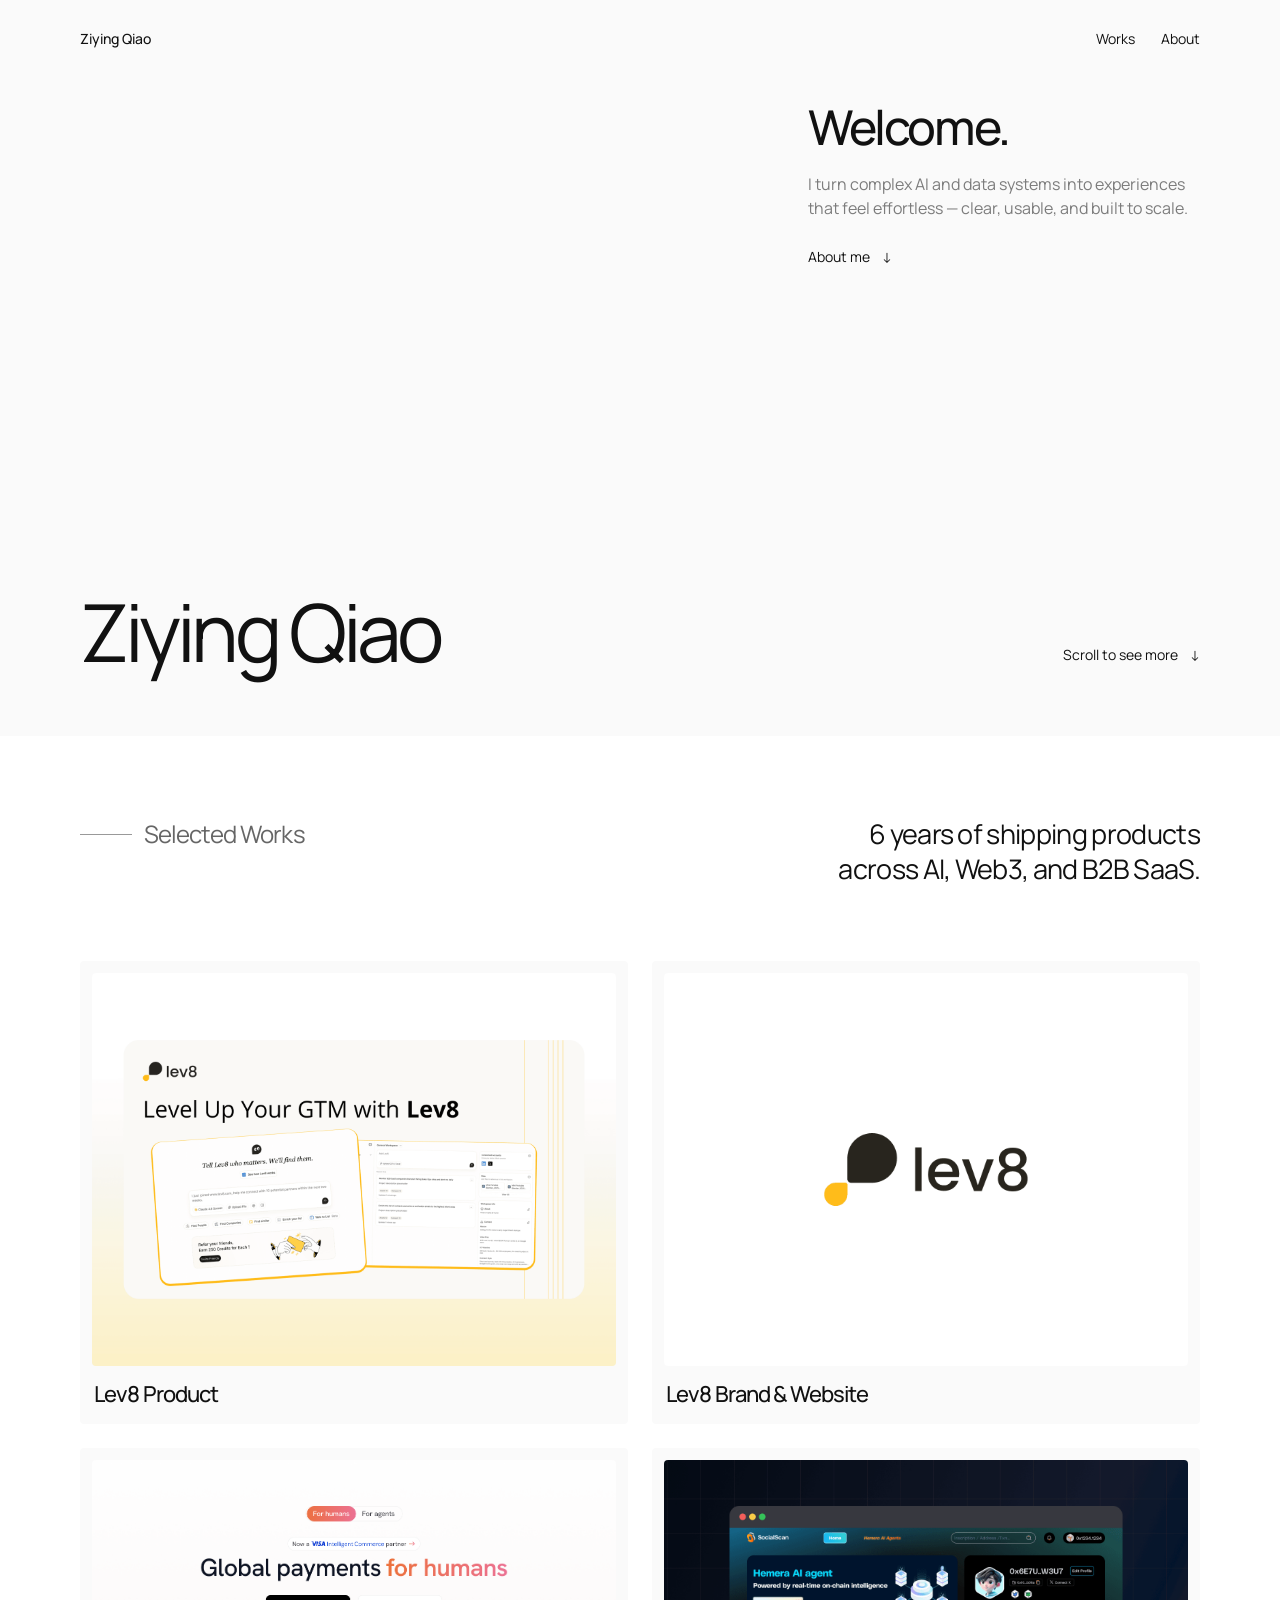
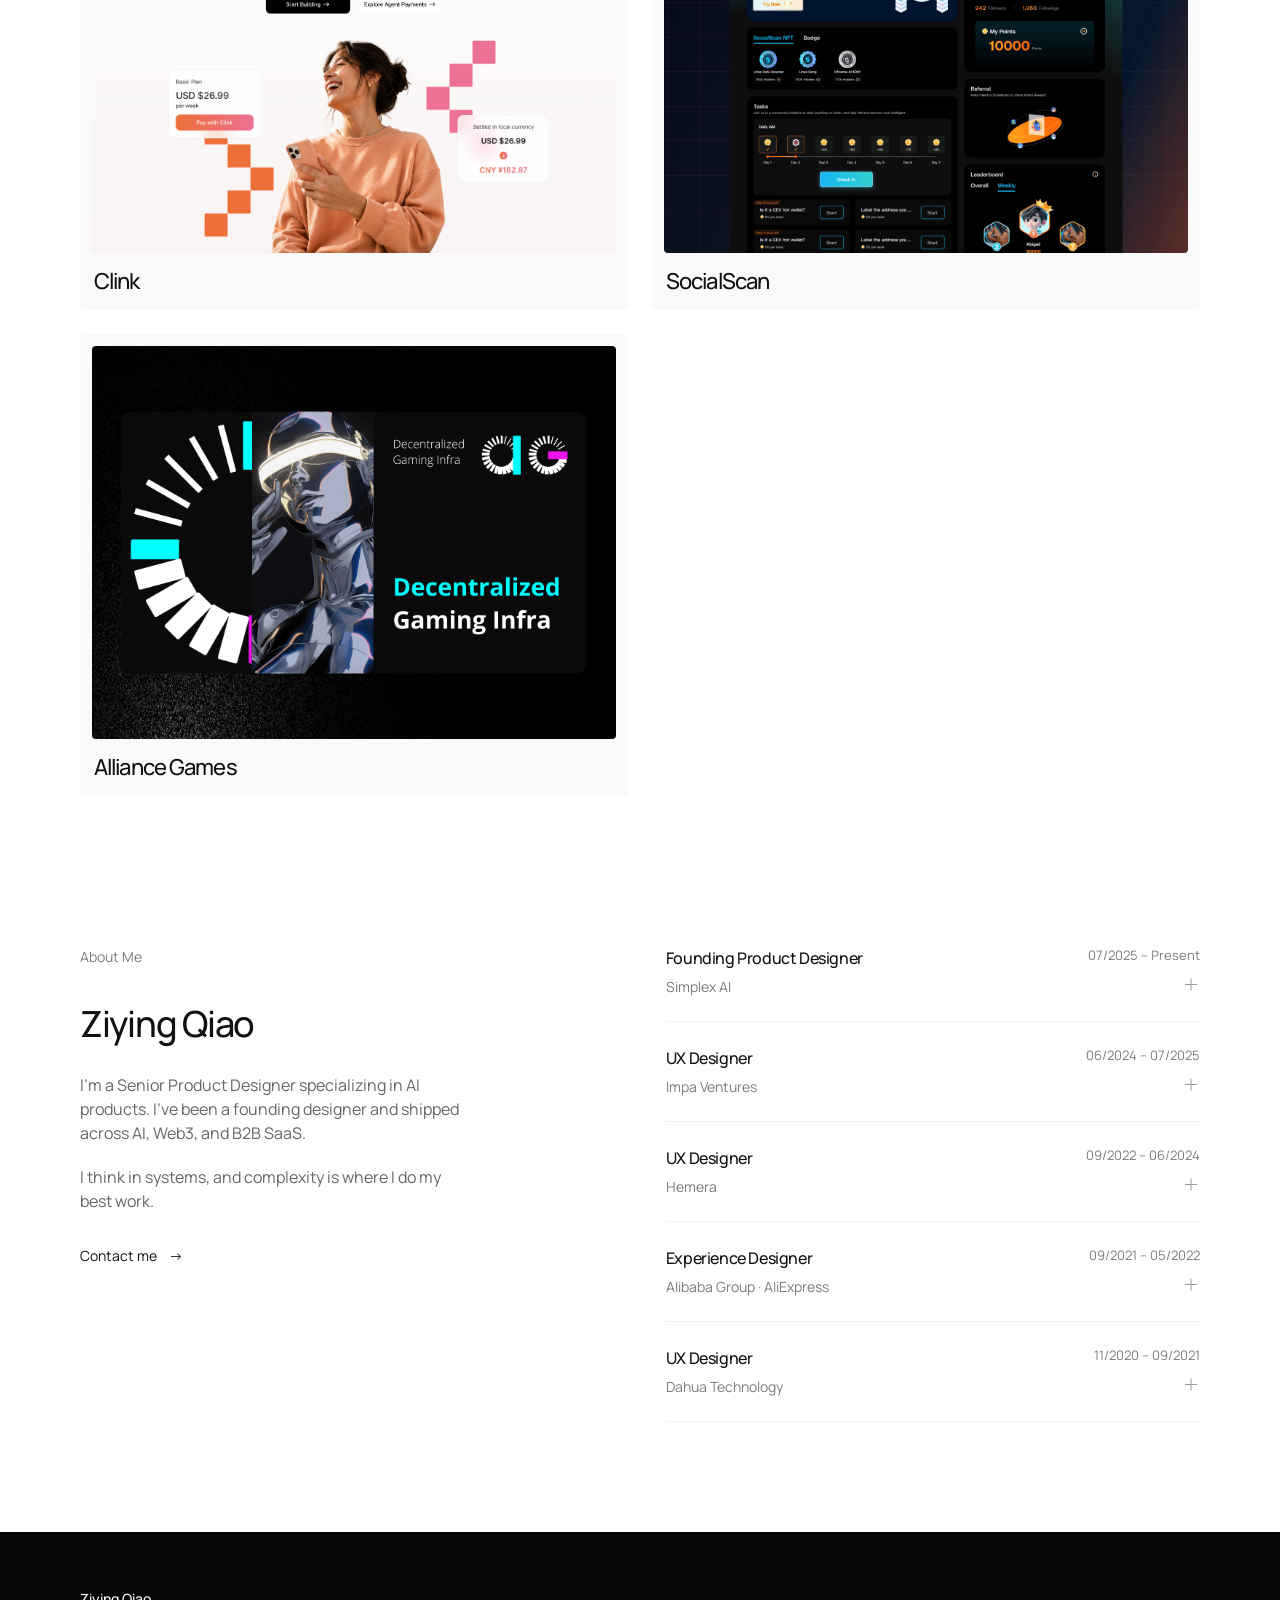
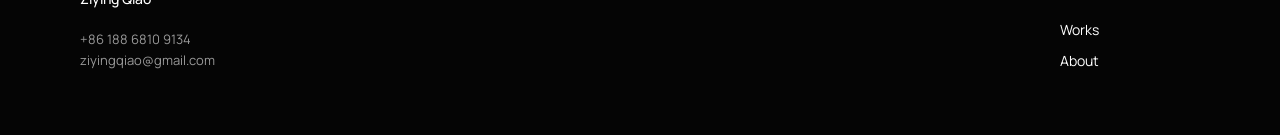
==== commit d055deb1: "Add SocialScan case study and Clink website concepts" ====
--- a/index.html
+++ b/index.html
@@ -1 +1 @@
-<!doctype html><html lang="en"><head><meta charset="utf-8"><meta name="viewport" content="width=device-width,initial-scale=1"><title>Ziying Qiao — Product Designer</title><meta name="description" content="Ziying Qiao, a product designer working across AI, Web3, and B2B SaaS."><link rel="stylesheet" href="style.css"><script defer src="assets/vendor/gsap.min.js"></script><script defer src="assets/vendor/ScrollTrigger.min.js"></script><script defer src="motion.js"></script><link rel="icon" type="image/png" href="assets/ziying-favicon.png"></head><body><a class="skip" href="#works">Skip to selected work</a><div class="hero-shell"><header class="container"><a class="name" href="./">Ziying Qiao</a><nav aria-label="Main navigation"><a href="#works">Works</a><a href="#about">About</a></nav></header><section class="hero container"><div class="welcome"><h1>Welcome.</h1><p>I turn complex AI and data systems into experiences that feel effortless — clear, usable, and built to scale.</p><a class="text-link contact-link downward-link" href="#about">About me <span>↓</span></a></div><div class="hero-bottom"><div class="hero-name">Ziying Qiao</div><a class="text-link contact-link downward-link" href="#works">Scroll to see more <span>↓</span></a></div></section></div><main><section class="works container" id="works"><div class="section-heading"><h2><span></span>Selected Works</h2><p>6 years of shipping products<br>across AI, Web3, and B2B SaaS.</p></div><div class="work-grid"><a class="work-card" href="lev8-product/"><div class="cover"><img src="assets/lev8-cover.png" alt="Lev8 AI-native GTM product interface" width="3072" height="2304"><span class="card-hover">Your First Agentic GTM Hire </span><span class="view-cursor" aria-hidden="true">View <span>↗</span></span></div><h3>Lev8 Product</h3></a><a class="work-card" href="lev8-branding/"><div class="cover"><img src="assets/branding-cover.png" alt="Lev8 brand identity" width="1920" height="1080"><span class="card-hover">Building an identity for an AI-native GTM platform. </span><span class="view-cursor" aria-hidden="true">View <span>↗</span></span></div><h3>Lev8 Brand &amp; Website</h3></a><a class="work-card" href="clink/"><div class="cover"><img src="assets/clink/clink-cover.png" alt="Clink agentic payment website" width="2880" height="2048" loading="lazy"><span class="card-hover">Scaling design beyond Figma </span><span class="view-cursor" aria-hidden="true">View <span>↗</span></span></div><h3>Clink</h3></a><a class="work-card" href="alliancegames/"><div class="cover"><img src="assets/alliance-cover.png" alt="Alliance Games decentralized gaming brand" width="1440" height="1080" loading="lazy"><span class="card-hover">Brand Identity & Product System </span><span class="view-cursor" aria-hidden="true">View <span>↗</span></span></div><h3>Alliance Games</h3></a></div></section><section class="about container" id="about"><div class="about-intro"><h2 class="label-heading">About Me</h2><h3>Ziying Qiao</h3><p>I'm a Senior Product Designer specializing in AI products. I've been a founding designer and shipped across AI, Web3, and B2B SaaS.</p><p>I think in systems, and complexity is where I do my best work.</p><a class="text-link contact-link" href="mailto:ziyingqiao@gmail.com">Contact me <span aria-hidden="true">→</span></a></div><div class="experience"><details class="experience-item"><summary><div><h3>Founding Product Designer</h3><p>Simplex AI</p></div><time>07/2025 – Present</time><span class="experience-toggle" aria-hidden="true"></span></summary><p class="experience-description">As a core design member, I led the end-to-end product experience for Lev8, an AI GTM platform, from zero to one. I worked closely with founders, the product lead, and engineers to define MVP scope, shape product vision, and continuously iterate on a system built around conversational search, onboarding, campaign monitoring, and AI-generated email workflows.</p></details><details class="experience-item"><summary><div><h3>UX Designer</h3><p>Impa Ventures</p></div><time>06/2024 – 07/2025</time><span class="experience-toggle" aria-hidden="true"></span></summary><p class="experience-description">At this Crypto + AI investment fund, I served as the design lead across multiple portfolio companies, taking projects from zero to growth stage. My work spanned brand identity, product UI, and web design across Web3 gaming, AI marketing tools, and data research products — helping each company sharpen its market presence and product expression.</p></details><details class="experience-item"><summary><div><h3>UX Designer</h3><p>Hemera</p></div><time>09/2022 – 06/2024</time><span class="experience-toggle" aria-hidden="true"></span></summary><p class="experience-description">I contributed to UX and product design for a range of Web3 and AI products, building UI systems from scratch and designing for information aggregation, user growth, and CRM workflows. Key projects included SocialScan, a Web3 on-chain data platform, and w3w.ai, where I owned the website and core product flow design.</p></details><details class="experience-item"><summary><div><h3>Experience Designer</h3><p>Alibaba Group · AliExpress</p></div><time>09/2021 – 05/2022</time><span class="experience-toggle" aria-hidden="true"></span></summary><p class="experience-description">I designed interaction flows for AliExpress&#x27;s B2B merchant platform, supporting onboarding, operations, and permission management. A key focus was a European localization project where I redesigned the merchant registration and compliance process — work that shipped and meaningfully improved onboarding success rates across European markets.</p></details><details class="experience-item"><summary><div><h3>UX Designer</h3><p>Dahua Technology</p></div><time>11/2020 – 09/2021</time><span class="experience-toggle" aria-hidden="true"></span></summary><p class="experience-description">I worked on UX design for enterprise-grade video security and data analytics products, serving large-scale business clients. My work on COS Pro and the DMSS mobile app focused on improving usability for complex data scenarios — making device management and mobile information flows feel manageable for non-technical users.</p></details></div></section></main><footer><div class="container"><div class="footer-bottom"><div><a class="name" href="./">Ziying Qiao</a><address><a href="tel:+8618868109134">+86 188 6810 9134</a><a href="mailto:ziyingqiao@gmail.com">ziyingqiao@gmail.com</a></address></div><nav aria-label="Footer navigation"><a href="#works">Works</a><a href="#about">About</a></nav></div></div></footer></body></html>
+<!doctype html><html lang="en"><head><meta charset="utf-8"><meta name="viewport" content="width=device-width,initial-scale=1"><title>Ziying Qiao — Product Designer</title><meta name="description" content="Ziying Qiao, a product designer working across AI, Web3, and B2B SaaS."><link rel="stylesheet" href="style.css"><script defer src="assets/vendor/gsap.min.js"></script><script defer src="assets/vendor/ScrollTrigger.min.js"></script><script defer src="motion.js"></script><link rel="icon" type="image/png" href="assets/ziying-favicon.png"></head><body><a class="skip" href="#works">Skip to selected work</a><div class="hero-shell"><header class="container"><a class="name" href="./">Ziying Qiao</a><nav aria-label="Main navigation"><a href="#works">Works</a><a href="#about">About</a></nav></header><section class="hero container"><div class="welcome"><h1>Welcome.</h1><p>I turn complex AI and data systems into experiences that feel effortless — clear, usable, and built to scale.</p><a class="text-link contact-link downward-link" href="#about">About me <span>↓</span></a></div><div class="hero-bottom"><div class="hero-name">Ziying Qiao</div><a class="text-link contact-link downward-link" href="#works">Scroll to see more <span>↓</span></a></div></section></div><main><section class="works container" id="works"><div class="section-heading"><h2><span></span>Selected Works</h2><p>6 years of shipping products<br>across AI, Web3, and B2B SaaS.</p></div><div class="work-grid"><a class="work-card" href="lev8-product/"><div class="cover"><img src="assets/lev8-cover.png" alt="Lev8 AI-native GTM product interface" width="3072" height="2304"><span class="card-hover">Your First Agentic GTM Hire </span><span class="view-cursor" aria-hidden="true">View <span>↗</span></span></div><h3>Lev8 Product</h3></a><a class="work-card" href="lev8-branding/"><div class="cover"><img src="assets/branding-cover.png" alt="Lev8 brand identity" width="1920" height="1080"><span class="card-hover">Building an identity for an AI-native GTM platform. </span><span class="view-cursor" aria-hidden="true">View <span>↗</span></span></div><h3>Lev8 Brand &amp; Website</h3></a><a class="work-card" href="clink/"><div class="cover"><img src="assets/clink/clink-cover.png" alt="Clink agentic payment website" width="2880" height="2048" loading="lazy"><span class="card-hover">Scaling design beyond Figma </span><span class="view-cursor" aria-hidden="true">View <span>↗</span></span></div><h3>Clink</h3></a><a class="work-card" href="socialscan/"><div class="cover"><img src="assets/socialscan/cover.png" alt="SocialScan Web3 community and AI agent platform" width="1440" height="1080" loading="lazy"><span class="card-hover">Web3 discovery, community &amp; AI agents</span><span class="view-cursor" aria-hidden="true">View <span>↗</span></span></div><h3>SocialScan</h3></a><a class="work-card" href="alliancegames/"><div class="cover"><img src="assets/alliance-cover.png" alt="Alliance Games decentralized gaming brand" width="1440" height="1080" loading="lazy"><span class="card-hover">Brand Identity & Product System </span><span class="view-cursor" aria-hidden="true">View <span>↗</span></span></div><h3>Alliance Games</h3></a></div></section><section class="about container" id="about"><div class="about-intro"><h2 class="label-heading">About Me</h2><h3>Ziying Qiao</h3><p>I'm a Senior Product Designer specializing in AI products. I've been a founding designer and shipped across AI, Web3, and B2B SaaS.</p><p>I think in systems, and complexity is where I do my best work.</p><a class="text-link contact-link" href="mailto:ziyingqiao@gmail.com">Contact me <span aria-hidden="true">→</span></a></div><div class="experience"><details class="experience-item"><summary><div><h3>Founding Product Designer</h3><p>Simplex AI</p></div><time>07/2025 – Present</time><span class="experience-toggle" aria-hidden="true"></span></summary><p class="experience-description">As a core design member, I led the end-to-end product experience for Lev8, an AI GTM platform, from zero to one. I worked closely with founders, the product lead, and engineers to define MVP scope, shape product vision, and continuously iterate on a system built around conversational search, onboarding, campaign monitoring, and AI-generated email workflows.</p></details><details class="experience-item"><summary><div><h3>UX Designer</h3><p>Impa Ventures</p></div><time>06/2024 – 07/2025</time><span class="experience-toggle" aria-hidden="true"></span></summary><p class="experience-description">At this Crypto + AI investment fund, I served as the design lead across multiple portfolio companies, taking projects from zero to growth stage. My work spanned brand identity, product UI, and web design across Web3 gaming, AI marketing tools, and data research products — helping each company sharpen its market presence and product expression.</p></details><details class="experience-item"><summary><div><h3>UX Designer</h3><p>Hemera</p></div><time>09/2022 – 06/2024</time><span class="experience-toggle" aria-hidden="true"></span></summary><p class="experience-description">I contributed to UX and product design for a range of Web3 and AI products, building UI systems from scratch and designing for information aggregation, user growth, and CRM workflows. Key projects included SocialScan, a Web3 on-chain data platform, and w3w.ai, where I owned the website and core product flow design.</p></details><details class="experience-item"><summary><div><h3>Experience Designer</h3><p>Alibaba Group · AliExpress</p></div><time>09/2021 – 05/2022</time><span class="experience-toggle" aria-hidden="true"></span></summary><p class="experience-description">I designed interaction flows for AliExpress&#x27;s B2B merchant platform, supporting onboarding, operations, and permission management. A key focus was a European localization project where I redesigned the merchant registration and compliance process — work that shipped and meaningfully improved onboarding success rates across European markets.</p></details><details class="experience-item"><summary><div><h3>UX Designer</h3><p>Dahua Technology</p></div><time>11/2020 – 09/2021</time><span class="experience-toggle" aria-hidden="true"></span></summary><p class="experience-description">I worked on UX design for enterprise-grade video security and data analytics products, serving large-scale business clients. My work on COS Pro and the DMSS mobile app focused on improving usability for complex data scenarios — making device management and mobile information flows feel manageable for non-technical users.</p></details></div></section></main><footer><div class="container"><div class="footer-bottom"><div><a class="name" href="./">Ziying Qiao</a><address><a href="tel:+8618868109134">+86 188 6810 9134</a><a href="mailto:ziyingqiao@gmail.com">ziyingqiao@gmail.com</a></address></div><nav aria-label="Footer navigation"><a href="#works">Works</a><a href="#about">About</a></nav></div></div></footer></body></html>
